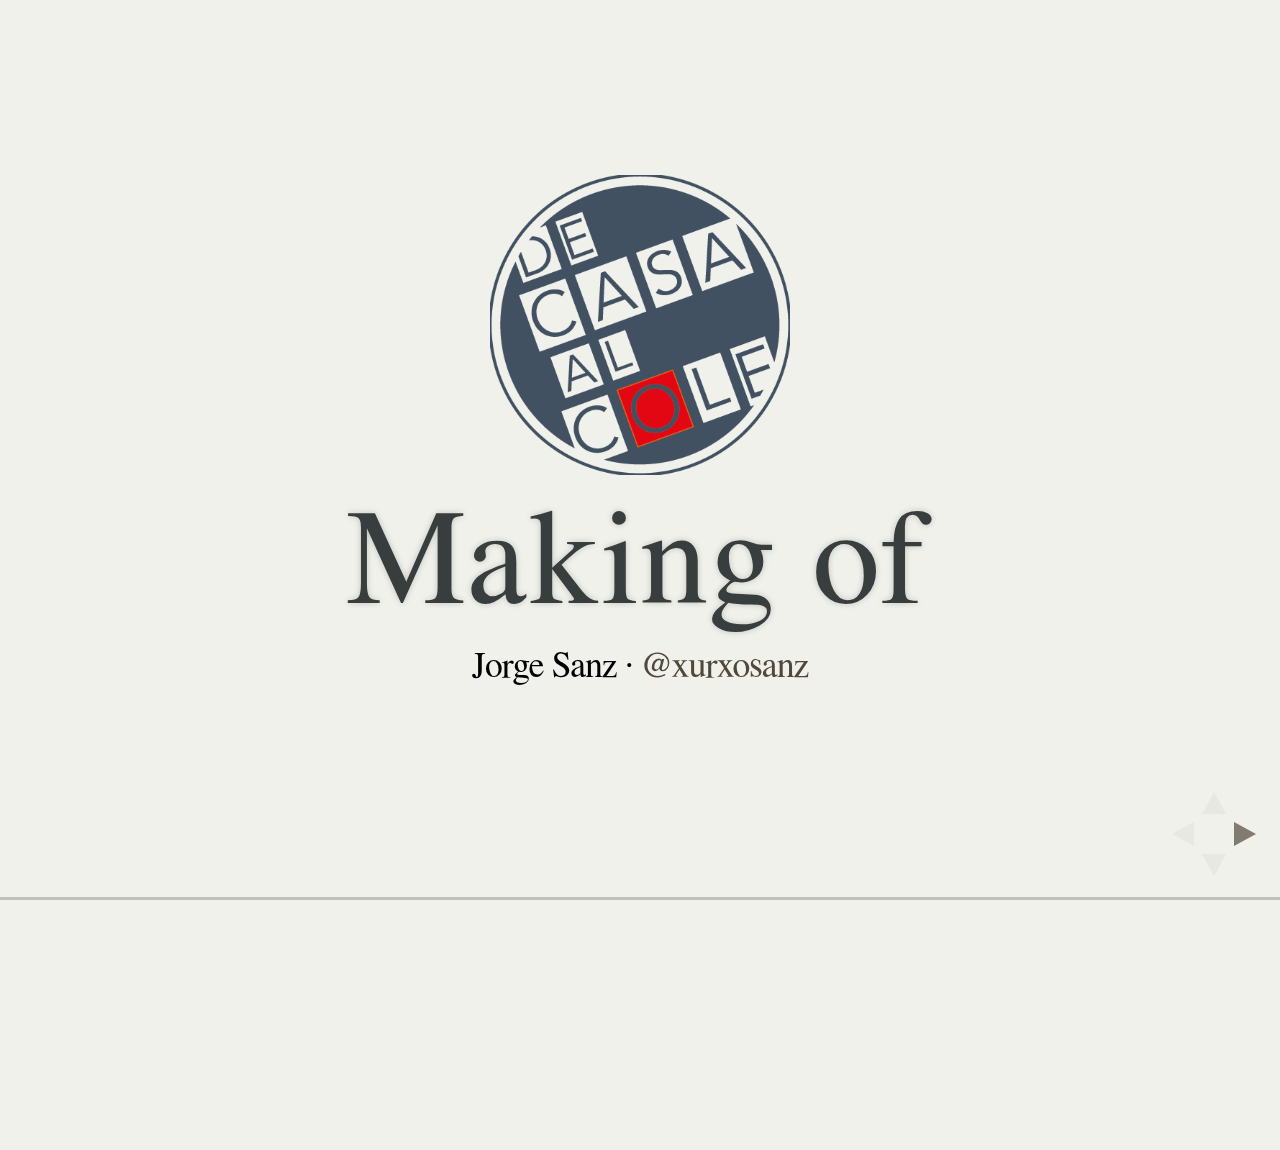
==== makingof/index.html @ 6ed4d243 "fixed stupid typo" ====
<!doctype html>
<html lang="en">

<head>
  <meta charset="utf-8">

  <title>De Casa al Cole</title>

  <meta name="description" content="Herramienta para ordenar coles">
  <meta name="author" content="Jorge Sanz">

  <meta name="apple-mobile-web-app-capable" content="yes" />
  <meta name="apple-mobile-web-app-status-bar-style" content="black-translucent" />
  <link rel="shortcut icon" type="image/png" href="../images/favicon.ico" />

  <meta name="viewport" content="width=device-width, initial-scale=1.0, maximum-scale=1.0, user-scalable=no">

  <link rel="stylesheet" href="../reveal/css/reveal.min.css">
  <link rel="stylesheet" href="../reveal/css/theme/serif.css" id="theme">
  <link rel="stylesheet" href="style.css">

  <!-- For syntax highlighting -->
  <link rel="stylesheet" href="../reveal/lib/css/zenburn.css">

  <!-- If the query includes 'print-pdf', include the PDF print sheet -->
  <script>
  if (window.location.search.match(/print-pdf/gi)) {
    var link = document.createElement('link');
    link.rel = 'stylesheet';
    link.type = 'text/css';
    link.href = '../reveal/css/print/pdf.css';
    document.getElementsByTagName('head')[0].appendChild(link);
  }
  </script>

  <!--[if lt IE 9]>
        <script src="lib/js/html5shiv.js"></script>
        <![endif]-->
</head>

<body>

  <div class="reveal">

    <!-- Any section element inside of this container is displayed as a slide -->
    <div class="slides">
      <section>
        <div>
            <img src="../images/logo100.png" style="height:300px;" class="noframe">
        </div>
        <div>
          <h1>Making of</h1>
        </div>
        <div>
            <p>
              Jorge Sanz · <a href="http://twitter.com/xurxosanz">@xurxosanz</a>
            </p>
        </div>
      </section>

      <!-- Primera parte Motivación -->
      <section>
        <section>
          <h1>I</h1>
          <h2>Motivación</h2>
        </section>
        <section>
          <h2>problema:</h2>
          <h3>¿qué colegios están
            <strong>cerca</strong> de mi casa?</h3>
        </section>
        <section>
          <h2>¿<strong>quién</strong> tiene este problema?</h2>
        </section>
        <section>
          <h2>Profesores y profesionales de la educación en concurso de traslado y padres</h2>
        </section>
        <section>
          <h2>¿cómo ordenarías los colegios en
            función del tiempo de viaje hasta tu casa?</h2>
        </section>
        <section>
          <h2>¿calcular uno a uno
              todos los trayectos?</h2>
        </section>
        <section>
            <div>
              <img src="../images/facepalm.jpg">
            </div>
        </section>
        <section>
            <div>
              <img src="../images/logo100.png" class="noframe" style="width:20%;">
            </div>
            <blockquote>
              <h2>
                <strong>acortamos</strong> el camino hacia la
                <strong>decisión</strong> inteligente</h2>
            </blockquote>
        </section>
        <section>
            <h2><strong>¿cómo?</strong><br/>
              sistema de
              <strong>ordenación</strong> de colegios en función del
              <strong>tiempo</strong> de viaje</h2>
        </section>
      </section>

      <!-- Segunda parte los datos -->
      <section>
        <section>
          <h1>II</h1>
          <h2>Los datos</h2>
        </section>
        <section>
          <h2>Colegios</h2>
        </section>
        <section>
          <h2>Códigos postales</h2>
        </section>
        <section>
          <h2>Preparación de datos de OSM</h2>
        </section>
        <section>
          <h2>Cálculo masivo de tiempos de viaje usando OSRM</h2>
        </section>
        <section>
          <h2>Carga en CartoDB</h2>
        </section>
      </section>

      <!-- Tercera parte: los servicios -->
      <section>
        <section>
          <h1>III</h1>
          <h2>Servicios: CartoDB</h2>
        </section>
        <section>
          <h2>Mapas dinámicos</h2>
        </section>
        <section>
          <h2>API de consulta</h2>
        </section>
      </section>


      <!-- Cuarta parte: las aplicaciones -->
      <section>
        <section>
          <h1>IV</h1>
          <h2>Desarrollo de los clientes</h2>
        </section>
        <section>
          <h2>Cliente web</h2>
        </section>
        <section>
          <h2>Cliente móvil</h2>
        </section>
      </section>

      <!-- Cierre -->
      <section>
        <div>
          <img src="../images/logo100.png" style="height:300px;" class="noframe">
        </div>
        <div>
          <h1>¿Preguntas?</h1>
        </div>
        <div>
            <p>
              Jorge Sanz · <a href="http://twitter.com/xurxosanz">@xurxosanz</a>
            </p>
        </div>
      </section>
    </div>
  </div>

  <script src="../reveal/lib/js/head.min.js"></script>
  <script src="../reveal/js/reveal.min.js"></script>

  <script>
  // Full list of configuration options available here:
  // https://github.com/hakimel/reveal.js#configuration
  Reveal.initialize({
    controls: true,
    progress: true,
    history: true,
    center: true,
    transition: 'fade', // default/cube/page/concave/zoom/linear/fade/none

    // Parallax scrolling
    // parallaxBackgroundImage: 'https://s3.amazonaws.com/hakim-static/reveal-js/reveal-parallax-1.jpg',
    // parallaxBackgroundSize: '2100px 900px',

    // Optional libraries used to extend on reveal.js
    dependencies: [{
      src: '../reveal/lib/js/classList.js',
      condition: function() {
        return !document.body.classList;
      }
    }, {
      src: '../reveal/plugin/markdown/marked.js',
      condition: function() {
        return !!document.querySelector('[data-markdown]');
      }
    }, {
      src: '../reveal/plugin/markdown/markdown.js',
      condition: function() {
        return !!document.querySelector('[data-markdown]');
      }
    }, {
      src: '../reveal/plugin/highlight/highlight.js',
      async: true,
      callback: function() {
        hljs.initHighlightingOnLoad();
      }
    }, {
      src: '../reveal/plugin/zoom-js/zoom.js',
      async: true,
      condition: function() {
        return !!document.body.classList;
      }
    }, {
      src: '../reveal/plugin/notes/notes.js',
      async: true,
      condition: function() {
        return !!document.body.classList;
      }
    }]
  });
  </script>

</body>

</html>
---- reveal/css/theme/serif.css ----
/**
 * A simple theme for reveal.js presentations, similar
 * to the default theme. The accent color is brown.
 *
 * This theme is Copyright (C) 2012-2013 Owen Versteeg, http://owenversteeg.com - it is MIT licensed.
 */
.reveal a:not(.image) {
  line-height: 1.3em; }

/*********************************************
 * GLOBAL STYLES
 *********************************************/
body {
  background: #f0f1eb;
  background-color: #f0f1eb; }

.reveal {
  font-family: "Palatino Linotype", "Book Antiqua", Palatino, FreeSerif, serif;
  font-size: 36px;
  font-weight: normal;
  letter-spacing: -0.02em;
  color: black; }

::selection {
  color: white;
  background: #26351c;
  text-shadow: none; }

/*********************************************
 * HEADERS
 *********************************************/
.reveal h1,
.reveal h2,
.reveal h3,
.reveal h4,
.reveal h5,
.reveal h6 {
  margin: 0 0 20px 0;
  color: #383d3d;
  font-family: "Palatino Linotype", "Book Antiqua", Palatino, FreeSerif, serif;
  line-height: 0.9em;
  letter-spacing: 0.02em;
  text-transform: none;
  text-shadow: none; }

.reveal h1 {
  text-shadow: 0px 0px 6px rgba(0, 0, 0, 0.2); }

/*********************************************
 * LINKS
 *********************************************/
.reveal a:not(.image) {
  color: #51483d;
  text-decoration: none;
  -webkit-transition: color .15s ease;
  -moz-transition: color .15s ease;
  -ms-transition: color .15s ease;
  -o-transition: color .15s ease;
  transition: color .15s ease; }

.reveal a:not(.image):hover {
  color: #8b7c69;
  text-shadow: none;
  border: none; }

.reveal .roll span:after {
  color: #fff;
  background: #25211c; }

/*********************************************
 * IMAGES
 *********************************************/
.reveal section img {
  margin: 15px 0px;
  background: rgba(255, 255, 255, 0.12);
  border: 4px solid black;
  box-shadow: 0 0 10px rgba(0, 0, 0, 0.15);
  -webkit-transition: all .2s linear;
  -moz-transition: all .2s linear;
  -ms-transition: all .2s linear;
  -o-transition: all .2s linear;
  transition: all .2s linear; }

.reveal a:hover img {
  background: rgba(255, 255, 255, 0.2);
  border-color: #51483d;
  box-shadow: 0 0 20px rgba(0, 0, 0, 0.55); }

/*********************************************
 * NAVIGATION CONTROLS
 *********************************************/
.reveal .controls div.navigate-left,
.reveal .controls div.navigate-left.enabled {
  border-right-color: #51483d; }

.reveal .controls div.navigate-right,
.reveal .controls div.navigate-right.enabled {
  border-left-color: #51483d; }

.reveal .controls div.navigate-up,
.reveal .controls div.navigate-up.enabled {
  border-bottom-color: #51483d; }

.reveal .controls div.navigate-down,
.reveal .controls div.navigate-down.enabled {
  border-top-color: #51483d; }

.reveal .controls div.navigate-left.enabled:hover {
  border-right-color: #8b7c69; }

.reveal .controls div.navigate-right.enabled:hover {
  border-left-color: #8b7c69; }

.reveal .controls div.navigate-up.enabled:hover {
  border-bottom-color: #8b7c69; }

.reveal .controls div.navigate-down.enabled:hover {
  border-top-color: #8b7c69; }

/*********************************************
 * PROGRESS BAR
 *********************************************/
.reveal .progress {
  background: rgba(0, 0, 0, 0.2); }

.reveal .progress span {
  background: #51483d;
  -webkit-transition: width 800ms cubic-bezier(0.26, 0.86, 0.44, 0.985);
  -moz-transition: width 800ms cubic-bezier(0.26, 0.86, 0.44, 0.985);
  -ms-transition: width 800ms cubic-bezier(0.26, 0.86, 0.44, 0.985);
  -o-transition: width 800ms cubic-bezier(0.26, 0.86, 0.44, 0.985);
  transition: width 800ms cubic-bezier(0.26, 0.86, 0.44, 0.985); }

/*********************************************
 * SLIDE NUMBER
 *********************************************/
.reveal .slide-number {
  color: #51483d; }
---- makingof/style.css ----
.slides section img.noframe {
	border: 0px solid black;
	background: none;
	box-shadow: none;
}
---- reveal/lib/css/zenburn.css ----
/*

Zenburn style from voldmar.ru (c) Vladimir Epifanov <voldmar@voldmar.ru>
based on dark.css by Ivan Sagalaev

*/

pre code {
  display: block; padding: 0.5em;
  background: #3F3F3F;
  color: #DCDCDC;
}

pre .keyword,
pre .tag,
pre .css .class,
pre .css .id,
pre .lisp .title,
pre .nginx .title,
pre .request,
pre .status,
pre .clojure .attribute {
  color: #E3CEAB;
}

pre .django .template_tag,
pre .django .variable,
pre .django .filter .argument {
  color: #DCDCDC;
}

pre .number,
pre .date {
  color: #8CD0D3;
}

pre .dos .envvar,
pre .dos .stream,
pre .variable,
pre .apache .sqbracket {
  color: #EFDCBC;
}

pre .dos .flow,
pre .diff .change,
pre .python .exception,
pre .python .built_in,
pre .literal,
pre .tex .special {
  color: #EFEFAF;
}

pre .diff .chunk,
pre .subst {
  color: #8F8F8F;
}

pre .dos .keyword,
pre .python .decorator,
pre .title,
pre .haskell .type,
pre .diff .header,
pre .ruby .class .parent,
pre .apache .tag,
pre .nginx .built_in,
pre .tex .command,
pre .prompt {
    color: #efef8f;
}

pre .dos .winutils,
pre .ruby .symbol,
pre .ruby .symbol .string,
pre .ruby .string {
  color: #DCA3A3;
}

pre .diff .deletion,
pre .string,
pre .tag .value,
pre .preprocessor,
pre .built_in,
pre .sql .aggregate,
pre .javadoc,
pre .smalltalk .class,
pre .smalltalk .localvars,
pre .smalltalk .array,
pre .css .rules .value,
pre .attr_selector,
pre .pseudo,
pre .apache .cbracket,
pre .tex .formula {
  color: #CC9393;
}

pre .shebang,
pre .diff .addition,
pre .comment,
pre .java .annotation,
pre .template_comment,
pre .pi,
pre .doctype {
  color: #7F9F7F;
}

pre .coffeescript .javascript,
pre .javascript .xml,
pre .tex .formula,
pre .xml .javascript,
pre .xml .vbscript,
pre .xml .css,
pre .xml .cdata {
  opacity: 0.5;
}
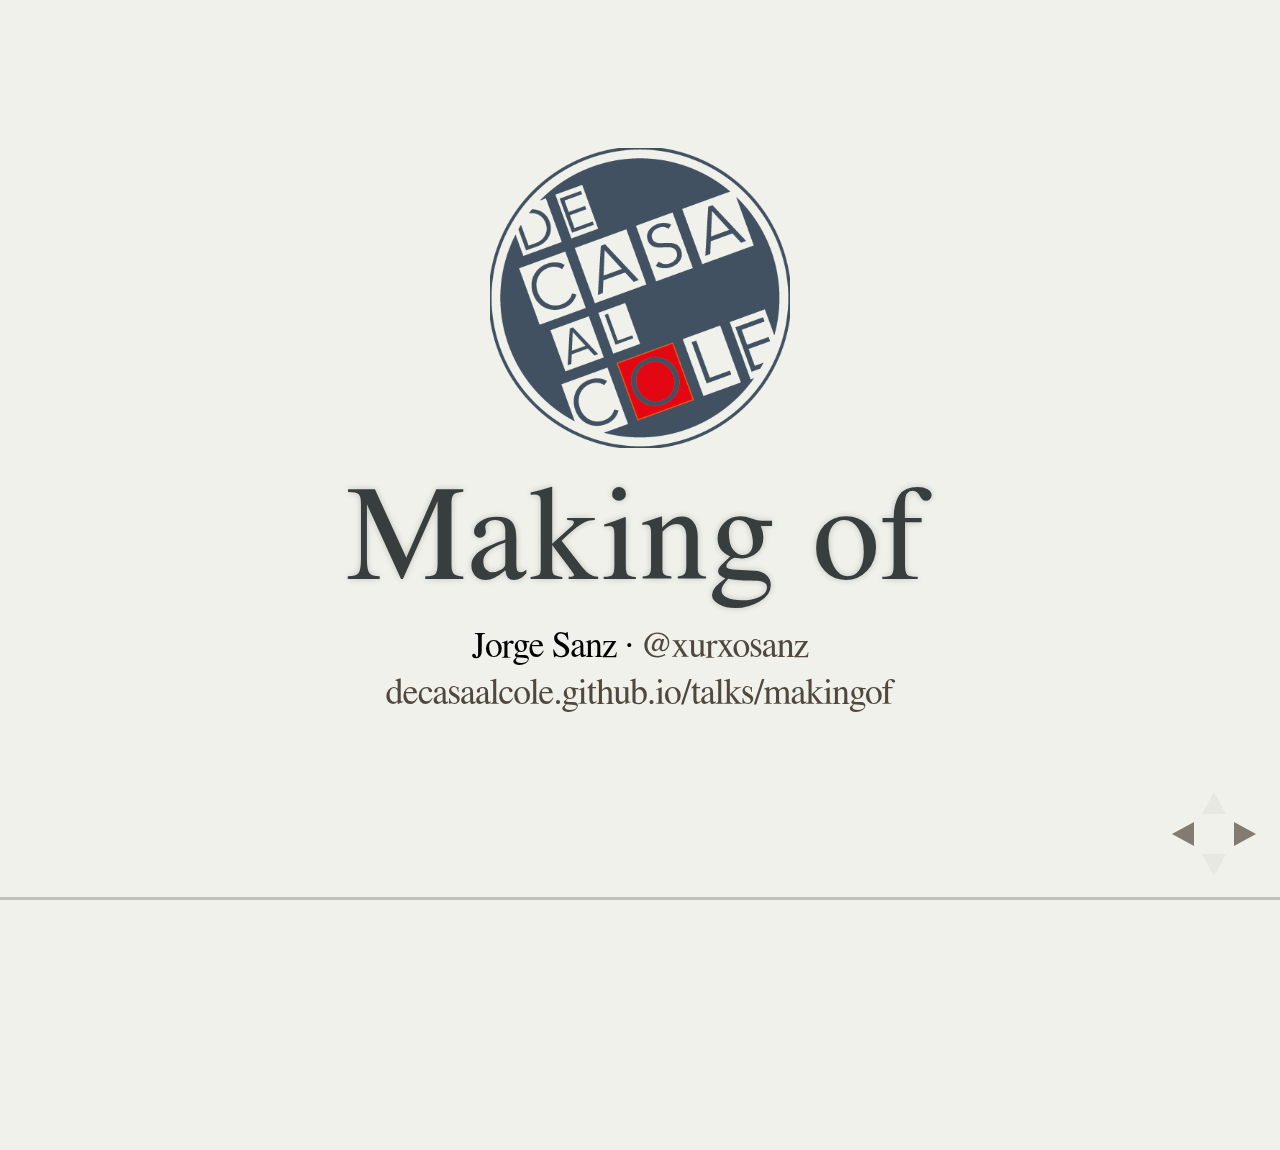
==== commit efb63bbb: "parte de datos cubierta" ====
--- a/makingof/index.html
+++ b/makingof/index.html
@@ -18,6 +18,7 @@
   <link rel="stylesheet" href="../reveal/css/reveal.min.css">
   <link rel="stylesheet" href="../reveal/css/theme/serif.css" id="theme">
   <link rel="stylesheet" href="style.css">
+  <link href="//maxcdn.bootstrapcdn.com/font-awesome/4.2.0/css/font-awesome.min.css" rel="stylesheet">
 
   <!-- For syntax highlighting -->
   <link rel="stylesheet" href="../reveal/lib/css/zenburn.css">
@@ -53,7 +54,8 @@
         </div>
         <div>
             <p>
-              Jorge Sanz · <a href="http://twitter.com/xurxosanz">@xurxosanz</a>
+              Jorge Sanz · <a href="http://twitter.com/xurxosanz">@xurxosanz</a><br>
+              <a href="http://decasaalcole.github.io/talks/makingof">decasaalcole.github.io/talks/makingof</a>
             </p>
         </div>
       </section>
@@ -61,11 +63,11 @@
       <!-- Primera parte Motivación -->
       <section>
         <section>
-          <h1>I</h1>
+          <h1><i class="fa fa-plug fa-lg"></i></h1>
           <h2>Motivación</h2>
         </section>
         <section>
-          <h2>problema:</h2>
+          <h2><strong>problema</strong>:</h2>
           <h3>¿qué colegios están
             <strong>cerca</strong> de mi casa?</h3>
         </section>
@@ -73,14 +75,16 @@
           <h2>¿<strong>quién</strong> tiene este problema?</h2>
         </section>
         <section>
-          <h2>Profesores y profesionales de la educación en concurso de traslado y padres</h2>
-        </section>
+          <h2><strong>Profesionales</strong> de la educación en
+            concurso de traslado y <strong>padres</strong></h2>
+        </section>
+
         <section>
           <h2>¿cómo ordenarías los colegios en
-            función del tiempo de viaje hasta tu casa?</h2>
-        </section>
-        <section>
-          <h2>¿calcular uno a uno
+            función del <strong>tiempo de viaje</strong> hasta tu casa?</h2>
+        </section>
+        <section>
+          <h2>¿calcular <strong>uno a uno</strong>
               todos los trayectos?</h2>
         </section>
         <section>
@@ -93,52 +97,136 @@
               <img src="../images/logo100.png" class="noframe" style="width:20%;">
             </div>
             <blockquote>
-              <h2>
-                <strong>acortamos</strong> el camino hacia la
-                <strong>decisión</strong> inteligente</h2>
+              <h2>&laquo;<strong>acortamos</strong> el camino hacia la
+                <strong>decisión</strong> inteligente&raquo;</h2>
             </blockquote>
         </section>
         <section>
             <h2><strong>¿cómo?</strong><br/>
               sistema de
-              <strong>ordenación</strong> de colegios en función del
-              <strong>tiempo</strong> de viaje</h2>
+              <em>ordenación</em> de colegios en función del
+              <em>tiempo</em> de viaje</h2>
         </section>
       </section>
 
       <!-- Segunda parte los datos -->
       <section>
         <section>
-          <h1>II</h1>
+          <h1><i class="fa fa-database fa-lg"></i></h1>
           <h2>Los datos</h2>
         </section>
         <section>
           <h2>Colegios</h2>
+          <ul>
+            <li>Publicados por la
+              <a href="http://www.cece.gva.es/ocd/areacd/es/descargas.htm">GVA</a></li>
+            <li>&#8776;<strong>3500</strong> registros</li>
+            <li>Primero en <tt>mdb</tt>, ahora en <tt><strong>ods</strong></tt>
+                y <tt>pdf</tt> </li>
+            <li>Nombre, datos de contacto, dirección postal,<br/>
+                <strong>coordenadas geográficas</strong>, régimen</li>
+            <li>ODS
+              <i class="fa fa-long-arrow-right"></i> CSV
+              <i class="fa fa-long-arrow-right"></i> <strong>SHP</strong>
+              <i class="fa fa-long-arrow-right"></i> <i class="fa fa-database fa-lg"></i></li>
+          </ul>
+        </section>
+        <section>
+          <h2>Colegios</h2>
+          <ul>
+            <li>A nivel nacional el
+              <a href="https://www.educacion.gob.es/centros/home.do">MinEd</a>
+              publica en HTML <i class="fa fa-frown-o fa-lg"></i></li>
+            <li class="fragment fade-in">Estamos trabajando en ello...</li>
+            <li class="fragment fade-in">Pero ese tema para otro día</li>
+          </ul>
         </section>
         <section>
           <h2>Códigos postales</h2>
+          <ul>
+            <li></li>
+            <li>Punteado <strong>a mano</strong> el centro urbano<br/>
+              de cada código postal</li>
+            <li><strong>SHP</strong>
+              <i class="fa fa-long-arrow-right"></i> <i class="fa fa-database fa-lg"></i></li>
+          </ul>
         </section>
         <section>
           <h2>Preparación de datos de OSM</h2>
-        </section>
-        <section>
-          <h2>Cálculo masivo de tiempos de viaje usando OSRM</h2>
-        </section>
-        <section>
-          <h2>Carga en CartoDB</h2>
+          <ul>
+            <li>¡OpenStreetMap es una <strong>base de datos</strong>!</li>
+            <li>Descarga del <strong>PBF</strong> de España
+              de <a href="http://download.geofabrik.de/europe/spain.html">Geofabrik</a> </li>
+            <li>Con <a href="https://wiki.openstreetmap.org/wiki/Osmosis">Osmosis</a>
+              <ul>
+                <li>Extración por coordenadas con <tt>--bounding-box</tt> (<a href="https://wiki.openstreetmap.org/wiki/Osmosis#Extracting_bounding_boxes">doc</a>)</li>
+                <li>Exracción de las vías con <tt>--tag-filter</tt> (<a href="https://wiki.openstreetmap.org/wiki/Osmosis/Detailed_Usage#--tag-filter_.28--tf.29">doc</a> ) </li>
+              </ul>
+            </li>
+          </ul>
+        </section>
+        <section>
+          <div><img src="../images/osrm.png"
+            style="width:50%;" alt="OSRM" class="noframe"></div>
+          <h2>Cálculo masivo <br/> de tiempos de viaje</h2>
+        </section>
+        <section>
+          <h2>¿Qué es OSRM?</h2>
+          <ul>
+            <li>Dos proyectos: <strong>servidor</strong> y cliente</li>
+            <li>Servidor de cálculos de rutas altamente <strong>eficiente</strong></li>
+            <li>Enfocado a usar datos de <strong>OpenStreetMap</strong></li>
+          </ul>
+        </section>
+        <section>
+          <h2>Poner en marcha OSRM</h2>
+          <ol>
+            <li>Descargar el código fuente de OSRM </li>
+            <li>Compilar el <em>software</em></li>
+            <li>Preparar la cartografía para un perfil (en coche)</li>
+            <li>Arrancar el servidor y comprobar que funciona</li>
+          </ol>
+        </section>
+        <section>
+          <h2>Cálculo de tiempos de viaje</h2>
+          <ul>
+            <li>
+              <a href="https://github.com/decasaalcole/decasaalcole-web/blob/master/process/process_cp.py">
+                Script
+              </a> en Python</li>
+            <li>Carga un SHP de códigos postales</li>
+            <li>Ordena por código</li>
+            <li>Abre un CSV nuevo</li>
+            <li>Recorre la lista de códigos postales pidiendo<br/>
+              a OSRM el tiempo y distancia de
+              <strong>ida y vuelta</strong></li>
+            <li>Se generan <em>n*n-1</em> registros &#8776;
+            <strong>600.000</strong> </li>
+            <li class="fragment fade-in">CSV
+              <i class="fa fa-long-arrow-right"></i>
+              <strong>SHP</strong>
+              <i class="fa fa-long-arrow-right"></i>
+              <i class="fa fa-database fa-lg"></i>  &#128561;
+              <ul>
+                <li>No podemos subir tablas sin geometrías</li>
+                <li>En CSV <strong>todo</strong> son cadenas de texto</li>
+              </ul>
+            </li>
+          </ul>
         </section>
       </section>
 
       <!-- Tercera parte: los servicios -->
       <section>
         <section>
-          <h1>III</h1>
-          <h2>Servicios: CartoDB</h2>
-        </section>
-        <section>
+          <img src="../images/cartodb.png" alt="CartoDB" class="noframe">
+        </section>
+        <section>
+          <h1><i class="fa fa-map-marker"></i></h1>
           <h2>Mapas dinámicos</h2>
         </section>
         <section>
+          <h1><i class="fa fa-cogs"></i></h1>
           <h2>API de consulta</h2>
         </section>
       </section>
@@ -147,13 +235,15 @@
       <!-- Cuarta parte: las aplicaciones -->
       <section>
         <section>
-          <h1>IV</h1>
+          <h1><i class="fa fa-globe"></i></h1>
           <h2>Desarrollo de los clientes</h2>
         </section>
         <section>
+          <h1><i class="fa fa-desktop"></i></h1>
           <h2>Cliente web</h2>
         </section>
         <section>
+          <h1><i class="fa fa-mobile"></i></h1>
           <h2>Cliente móvil</h2>
         </section>
       </section>
@@ -168,7 +258,8 @@
         </div>
         <div>
             <p>
-              Jorge Sanz · <a href="http://twitter.com/xurxosanz">@xurxosanz</a>
+              Jorge Sanz · <a href="http://twitter.com/xurxosanz">@xurxosanz</a><br>
+              <a href="http://decasaalcole.github.io/talks/makingof">decasaalcole.github.io/talks/makingof</a>
             </p>
         </div>
       </section>
@@ -182,15 +273,56 @@
   // Full list of configuration options available here:
   // https://github.com/hakimel/reveal.js#configuration
   Reveal.initialize({
+    // Display controls in the bottom right corner
     controls: true,
+    // Display a presentation progress bar
     progress: true,
+    // Display the page number of the current slide
+    slideNumber: false,
+    // Push each slide change to the browser history
     history: true,
+    // Enable keyboard shortcuts for navigation
+    keyboard: true,
+    // Enable the slide overview mode
+    overview: true,
+    // Vertical centering of slides
     center: true,
+    // Enables touch navigation on devices with touch input
+    touch: true,
+    // Loop the presentation
+    loop: true,
+    // Change the presentation direction to be RTL
+    rtl: false,
+    // Turns fragments on and off globally
+    fragments: true,
+    // Flags if the presentation is running in an embedded mode,
+    // i.e. contained within a limited portion of the screen
+    embedded: false,
+    // Number of milliseconds between automatically proceeding to the
+    // next slide, disabled when set to 0, this value can be overwritten
+    // by using a data-autoslide attribute on your slides
+    autoSlide: 0,
+    // Stop auto-sliding after user input
+    autoSlideStoppable: true,
+    // Enable slide navigation via mouse wheel
+    mouseWheel: false,
+    // Hides the address bar on mobile devices
+    hideAddressBar: true,
+    // Opens links in an iframe preview overlay
+    previewLinks: false,
+    // Transition style
     transition: 'fade', // default/cube/page/concave/zoom/linear/fade/none
-
-    // Parallax scrolling
-    // parallaxBackgroundImage: 'https://s3.amazonaws.com/hakim-static/reveal-js/reveal-parallax-1.jpg',
-    // parallaxBackgroundSize: '2100px 900px',
+    // Transition speed
+    transitionSpeed: 'fast', // default/fast/slow
+    // Transition style for full page slide backgrounds
+    backgroundTransition: 'fade', // default/none/slide/concave/convex/zoom
+    // Number of slides away from the current that are visible
+    viewDistance: 3,
+    // Parallax background image
+    parallaxBackgroundImage: '', // e.g. "'https://s3.amazonaws.com/hakim-static/reveal-js/reveal-parallax-1.jpg'"
+    // Parallax background size
+    parallaxBackgroundSize: '', // CSS syntax, e.g. "2100px 900px"
+
 
     // Optional libraries used to extend on reveal.js
     dependencies: [{
--- a/makingof/style.css
+++ b/makingof/style.css
@@ -1,5 +1,25 @@
-.slides section img.noframe {
+.reveal img.noframe {
 	border: 0px solid black;
 	background: none;
 	box-shadow: none;
+}
+
+.reveal strong{
+	color: #a40000;
+}
+
+.reveal h1, .reveal h2, .reveal h3, .reveal h4, .reveal h5, .reveal h6{
+	line-height: 0.95em;
+}
+.reveal tt{
+	font-family: DejaVu Sans Mono, Courier, monospace;
+	font-size: smaller;
+}
+.reveal .fa {
+  font-family: 'FontAwesome';
+  font-style: normal;
+}
+
+.cartodbmini{
+	background: url('../images/cartodb-mini.png') no-repeat center center;
 }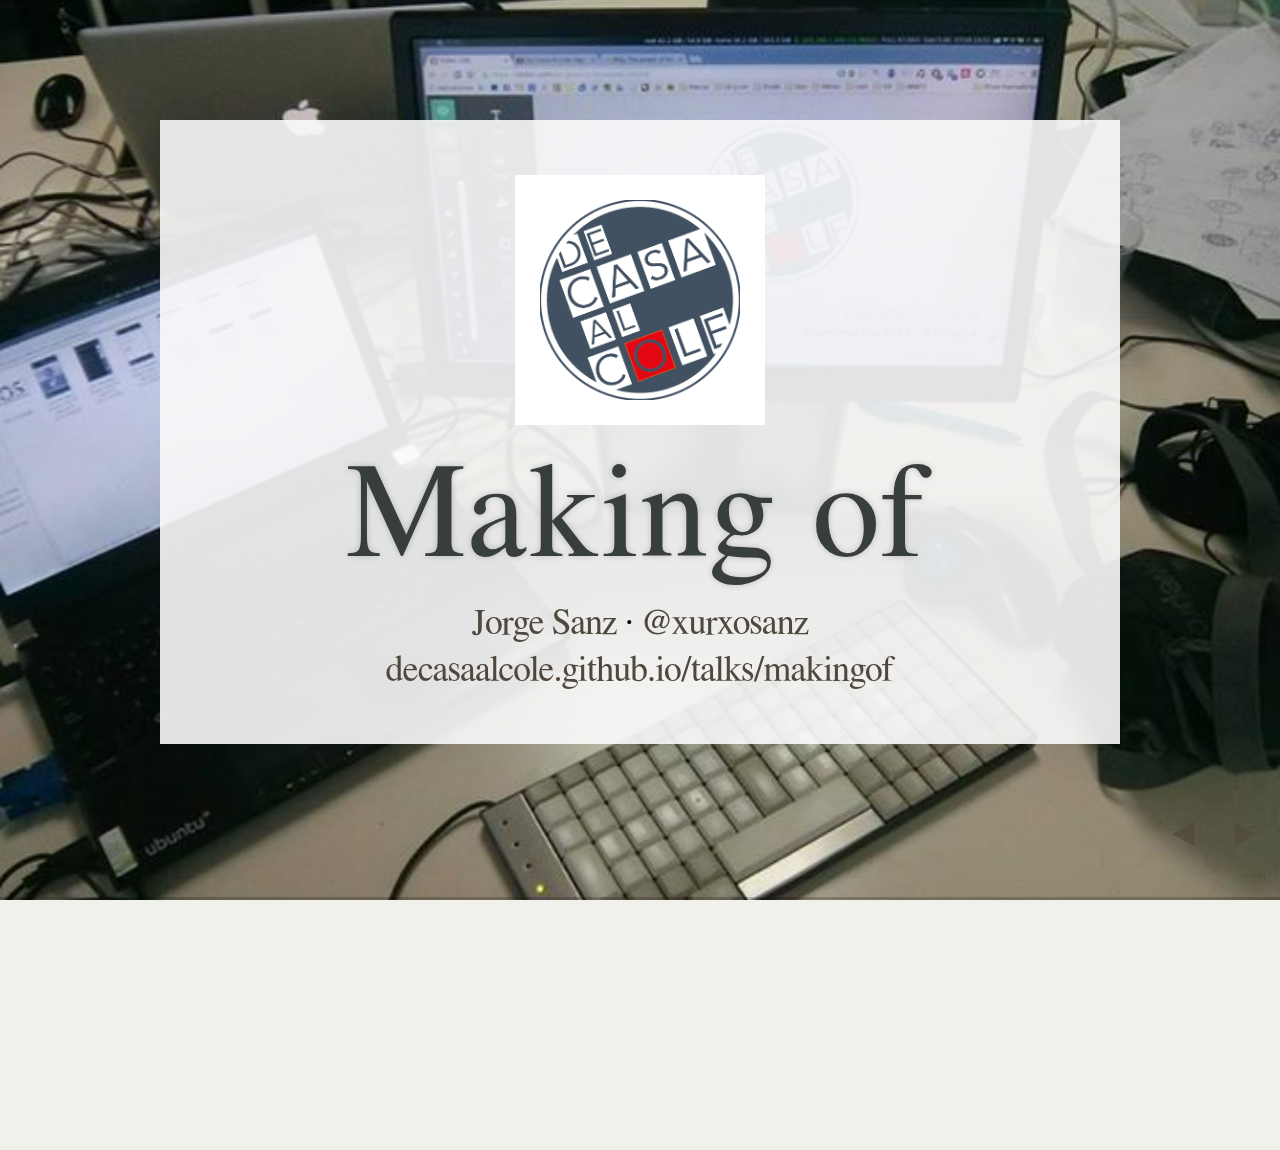
==== commit 7f65cf01: "last big batch of work" ====
--- a/makingof/index.html
+++ b/makingof/index.html
@@ -17,8 +17,8 @@
 
   <link rel="stylesheet" href="../reveal/css/reveal.min.css">
   <link rel="stylesheet" href="../reveal/css/theme/serif.css" id="theme">
+  <link rel="stylesheet" href="../font-awesome/css/font-awesome.min.css">
   <link rel="stylesheet" href="style.css">
-  <link href="//maxcdn.bootstrapcdn.com/font-awesome/4.2.0/css/font-awesome.min.css" rel="stylesheet">
 
   <!-- For syntax highlighting -->
   <link rel="stylesheet" href="../reveal/lib/css/zenburn.css">
@@ -45,47 +45,57 @@
 
     <!-- Any section element inside of this container is displayed as a slide -->
     <div class="slides">
-      <section>
-        <div>
-            <img src="../images/logo100.png" style="height:300px;" class="noframe">
-        </div>
-        <div>
-          <h1>Making of</h1>
-        </div>
-        <div>
-            <p>
-              Jorge Sanz · <a href="http://twitter.com/xurxosanz">@xurxosanz</a><br>
-              <a href="http://decasaalcole.github.io/talks/makingof">decasaalcole.github.io/talks/makingof</a>
-            </p>
+      <section class="frontpage" data-background="../images/making-of.jpg">
+        <div class="frame">
+          <div>
+              <img style="background-color:white;padding:25px;height:200px;"
+              src="../images/logo100.png" class="noframe">
+          </div>
+          <div>
+            <h1>Making of</h1>
+          </div>
+          <div>
+              <p>
+                <a href="http://jorgesanz.net">Jorge Sanz</a> · <a href="http://twitter.com/xurxosanz">@xurxosanz</a><br>
+                <a href="http://decasaalcole.github.io/talks/makingof">decasaalcole.github.io/talks/makingof</a>
+              </p>
+          </div>
         </div>
       </section>
 
       <!-- Primera parte Motivación -->
       <section>
-        <section>
+        <section data-background="#B8CCE1">
           <h1><i class="fa fa-plug fa-lg"></i></h1>
           <h2>Motivación</h2>
         </section>
         <section>
-          <h2><strong>problema</strong>:</h2>
-          <h3>¿qué colegios están
+          <h2><strong>Problema</strong></h2>
+        </section>
+        <section><img src="../images/donkey.jpg" class="noframe" alt="Donkey"></section>
+        <section>
+          <h2><strong>Pregunta</strong></h2>
+          <h3 class="fragment fade-in">¿qué colegios están
             <strong>cerca</strong> de mi casa?</h3>
         </section>
         <section>
-          <h2>¿<strong>quién</strong> tiene este problema?</h2>
+          <h2>¿<strong>Quién</strong> se plantea esta pregunta?</h2>
         </section>
         <section>
           <h2><strong>Profesionales</strong> de la educación en
-            concurso de traslado y <strong>padres</strong></h2>
-        </section>
-
-        <section>
-          <h2>¿cómo ordenarías los colegios en
+            concurso de traslado y <strong>padres</strong>
+            que se mudan, primer año de escuela, etc</h2>
+        </section>
+
+        <section>
+          <h2>¿Cómo ordenarías <strong>todos</strong> los colegios de la CV (&#8776;3.500) en
             función del <strong>tiempo de viaje</strong> hasta tu casa?</h2>
         </section>
         <section>
-          <h2>¿calcular <strong>uno a uno</strong>
-              todos los trayectos?</h2>
+          <h2>¿Calcular <span  class="fragment highlight-red"
+            data-fragment-index="1">uno a uno</span><br/>
+            <span class="fragment highlight-red"
+            data-fragment-index="1">todos</span> los trayectos?</h2>
         </section>
         <section>
             <div>
@@ -97,23 +107,56 @@
               <img src="../images/logo100.png" class="noframe" style="width:20%;">
             </div>
             <blockquote>
-              <h2>&laquo;<strong>acortamos</strong> el camino hacia la
+              <h2>&laquo;<strong>Acortamos</strong> el camino hacia la
                 <strong>decisión</strong> inteligente&raquo;</h2>
             </blockquote>
         </section>
         <section>
-            <h2><strong>¿cómo?</strong><br/>
-              sistema de
-              <em>ordenación</em> de colegios en función del
-              <em>tiempo</em> de viaje</h2>
+          <h2><strong>¿Quiénes?</strong></h2>
+          <div>
+            <img src="../images/equipo-300.jpg" style="height:300px;" class="noframe">
+          </div>
+          <p>Vicente Sanjaime, Jorge Sanz, Pedro-Juan Ferrer,<br/> Daniel Gastón, Alicia Rodrigo y Rafael Oliete </p>
+        </section>
+        <section>
+          <h2><strong>¿Cuándo?</strong></h2>
+          <p><img src="../images/summerhackvlc.jpg" alt="SummerHackVLC" style="height:400px;"></p>
+          <p><a href="http://www.meetup.com/Hackathon-Lovers/events/196595462/">1er SummerHack VLC</a> · 6/9/14</p>
+        </section>
+        <section>
+          <h2><strong>¿Cómo?</strong><br/>
+                desarrollando un sistema de
+                <em>ordenación</em> de colegios en función del
+                <em>tiempo</em> de viaje</h2>
+        </section>
+        <section style="font-size:3em;color:rgb(51,61,61);">
+          <span class="fragment fade-in" data-fragment-index="1">
+            <span class="fragment highlight-red" data-fragment-index="1">
+              <i class="fa fa-database fa-lg"></i><br/>
+            </span>
+          </span>
+          <span class="fragment fade-in" data-fragment-index="2">
+            <span class="fragment highlight-red" data-fragment-index="2">
+              <i class="fa fa-cloud"></i> =
+              <i class="fa fa-map-marker"></i> +
+              <i class="fa fa-cogs"></i> <br/>
+            </span>
+          </span>
+          <span class="fragment fade-in" data-fragment-index="3">
+            <span class="fragment highlight-red" data-fragment-index="3">
+            <i class="fa fa-globe"></i> =
+            <i class="fa fa-desktop"></i> +
+            <i class="fa fa-mobile"></i>
+          </span>
         </section>
       </section>
 
       <!-- Segunda parte los datos -->
       <section>
-        <section>
+        <section data-background="#B8CCE1">
           <h1><i class="fa fa-database fa-lg"></i></h1>
           <h2>Los datos</h2>
+          <h3>Colegios + Códigos Postales<br/> + Tiempos de viaje</h3>
         </section>
         <section>
           <h2>Colegios</h2>
@@ -134,17 +177,19 @@
         <section>
           <h2>Colegios</h2>
           <ul>
-            <li>A nivel nacional el
-              <a href="https://www.educacion.gob.es/centros/home.do">MinEd</a>
-              publica en HTML <i class="fa fa-frown-o fa-lg"></i></li>
-            <li class="fragment fade-in">Estamos trabajando en ello...</li>
-            <li class="fragment fade-in">Pero ese tema para otro día</li>
-          </ul>
+            <li>En el ámbito nacional el
+              <a href="https://www.educacion.gob.es/centros/home.do">Ministerio de Educación</a>
+              <br/>publica en HTML <i class="fa fa-frown-o fa-lg"></i></li>
+            <li class="fragment fade-in" data-fragment-index="1">Estamos trabajando en ello&#133;</li>
+            <li class="fragment fade-in" data-fragment-index="2">Pero ese tema para otro día
+            <span class="fragment fade-in" data-fragment-index="3">&#128520;</span></li>
+          </ul>
+          <p class="fragment fade-in" data-fragment-index="3">
+            <img src="../images/coles-spain.png" alt="Coles Spain"></p>
         </section>
         <section>
           <h2>Códigos postales</h2>
           <ul>
-            <li></li>
             <li>Punteado <strong>a mano</strong> el centro urbano<br/>
               de cada código postal</li>
             <li><strong>SHP</strong>
@@ -157,10 +202,12 @@
             <li>¡OpenStreetMap es una <strong>base de datos</strong>!</li>
             <li>Descarga del <strong>PBF</strong> de España
               de <a href="http://download.geofabrik.de/europe/spain.html">Geofabrik</a> </li>
-            <li>Con <a href="https://wiki.openstreetmap.org/wiki/Osmosis">Osmosis</a>
+            <li>Con <a href="https://wiki.openstreetmap.org/wiki/Osmosis">Osmosis</a> se recorta y aligera
               <ul>
-                <li>Extración por coordenadas con <tt>--bounding-box</tt> (<a href="https://wiki.openstreetmap.org/wiki/Osmosis#Extracting_bounding_boxes">doc</a>)</li>
-                <li>Exracción de las vías con <tt>--tag-filter</tt> (<a href="https://wiki.openstreetmap.org/wiki/Osmosis/Detailed_Usage#--tag-filter_.28--tf.29">doc</a> ) </li>
+                <li>Extración por coordenadas<br/>
+                  con <tt>--bounding-box</tt> (<a href="https://wiki.openstreetmap.org/wiki/Osmosis#Extracting_bounding_boxes">doc</a>)</li>
+                <li>Exracción de las vías<br/>
+                  con <tt>--tag-filter</tt> (<a href="https://wiki.openstreetmap.org/wiki/Osmosis/Detailed_Usage#--tag-filter_.28--tf.29">doc</a> ) </li>
               </ul>
             </li>
           </ul>
@@ -171,7 +218,9 @@
           <h2>Cálculo masivo <br/> de tiempos de viaje</h2>
         </section>
         <section>
-          <h2>¿Qué es OSRM?</h2>
+          <h2>¿Qué es <a href="https://github.com/Project-OSRM/osrm-backend/wiki">
+            OSRM</a>?
+          </h2>
           <ul>
             <li>Dos proyectos: <strong>servidor</strong> y cliente</li>
             <li>Servidor de cálculos de rutas altamente <strong>eficiente</strong></li>
@@ -214,53 +263,287 @@
             </li>
           </ul>
         </section>
+        <section>
+          <img src="../images/dcac-times.png" alt="Tiempos" class="noframe">
+        </section>
+        <section>
+          <h2>¿Por qué esta estructura?</h2>
+          <ul>
+            <li>Es más <strong>compacta</strong>, ahorra filas</li>
+            <li>Pero <strong>complica</strong> las consultas</li>
+            <li class="fragment fade-in">Peeeeeero cabe en una<br/> cuenta
+              <strong>gratuita</strong> de CartoDB &#128519;</li>
+          </ul>
+        </section>
       </section>
 
       <!-- Tercera parte: los servicios -->
       <section>
-        <section>
-          <img src="../images/cartodb.png" alt="CartoDB" class="noframe">
+        <section data-background="#B8CCE1">
+          <h1><i class="fa fa-cloud"></i></h1>
+          <h2>Los servicios</h2>
+        </section>
+        <section>
+          <img class="noframe" src="../images/cartodb.png" alt="CartoDB" class="noframe">
+        </section>
+        <section>
+          <div>
+            <img class="noframe" src="../images/dcac-datasets.png" alt="Datasets de DCAC">
+          </div>
+          <p><a href="https://decasaalcole.cartodb.com/datasets">Datasets en CartoDB</a></p>
+        </section>
+        <section>
+          <div>
+            <img class="noframe" src="../images/dcac-coles-table.png" alt="Tabla de coles">
+          </div>
+          <p>Tabla de colegios</p>
+        </section>
+        <section>
+          <div>
+            <img class="noframe" src="../images/dcac-coles-map.png" alt="Mapa de coles">
+          </div>
+          <p>Mapa de colegios</p>
+        </section>
+        <section>
+          <blockquote style="font-size:2em;line-height:1em;">
+            <strong>Objetivo</strong>:<br/>
+            Dado un código postal, <strong>cruzar</strong> la tabla de colegios
+            con la de tiempos para <strong>asignar</strong> a cada uno el
+            tiempo de viaje
+          </blockquote>
+        </section>
+        <section data-background="../images/hacker.jpg">
+            <pre style="font-size:.8em;line-height:1em;padding:20px;background-color:rgba(255,255,255,0.9);">
+Dado
+  "ftimes" como los tiempos y distancias
+  de 46960 a todos los demás
+
+Y
+  "ttimes" como los tiempos y distancias
+  de todos a 46960
+
+Montamos "totaltimes" como
+  ttimes + ftimes + (46960 al
+  que les damos tiempo y distancia = 0)
+
+Y así ya podemos:
+  Cruzar coles con totaltimes
+  por el campo cp
+
+Y ordenamos el resultado por
+  tiempos y distancias
+            </pre>
+        </section>
+        <section data-background="../images/hacker.jpg">
+          <img
+            src="../images/dcac-sqlcoles.png"
+            alt="SQL que ordena los coles" style="width:70%;">
         </section>
         <section>
           <h1><i class="fa fa-map-marker"></i></h1>
           <h2>Mapas dinámicos</h2>
         </section>
         <section>
+          <div>
+            <img src="../images/dcac-cartocss.png"
+              alt="CartoCSS de DCAC" class="noframe">
+          </div>
+          <p>CartoCSS para generar mapa temático por distancias
+            (<a href="http://cdb.io/1qpqIih">demo</a>)</p>
+        </section>
+        <section>
+          <h2>CartoDB como <br/>servicio de mapas</h2>
+          <ul>
+            <li class="fragment fade-in">Podemos generar
+              <strong>visualizaciones</strong> estáticas</li>
+            <li class="fragment fade-in">Pero también las
+              podemos generar <strong>&laquo;al vuelo&raquo;</strong></li>
+            <li class="fragment fade-in">1: Establecer una
+              <strong>consulta SQL</strong></li>
+            <li class="fragment fade-in">2: Establecer un
+              <strong>estilo CartoCSS</strong></li>
+          </ul>
+        </section>
+        <section data-background="../images/mind-blown.gif">
+        </section>
+        <section>
           <h1><i class="fa fa-cogs"></i></h1>
           <h2>API de consulta</h2>
         </section>
+        <section>
+          <h2>¿Qué es una API?</h2>
+          <ul>
+            <li>Formato (y protocolo) para <br/>
+              <strong>comunicarnos</strong> con un sistema</li>
+            <li>WMS, WFS+GML, CSW, ...</li>
+            <li class="fragment fade-in">
+              CartoDB expone una API <strong>SQL</strong> <br/>
+                que genera <strong>JSON</strong>, CSV, Shapfiles,...</li>
+          </ul>
+        </section>
+        <section>
+          <img class="noframe" src="../images/what.jpg" alt="What?">
+        </section>
+        <section>
+          <h2>¿SQL?</h2>
+        </section>
+        <section>
+          <a class="noicon" href="http://decasaalcole.cartodb.com/api/v2/sql?q=select%20count(*)%20cuentas%20from%20times;">
+            http://decasaalcole.cartodb.com/api/v2/<br/>
+            sql?q=<strong>select count(*) cuentas from times</strong>
+          </a>
+          <img src="../images/dcac-sql.png" alt="SQL">
+        </section>
+        <section>
+          <a class="noicon" href="http://decasaalcole.cartodb.com/api/v2/sql?q=select%20*%20from%20times%20limit%203&format=csv">
+            http://decasaalcole.cartodb.com/api/v2/<br/>
+            sql?q=select * from times limit 3&amp;<strong>format=csv</strong></a>
+          <img src="../images/dcac-sql-3.png" alt="SQL en CSV">
+        </section>
+        <section>
+          <h2>¡Y por supuesto SQL espacial!</h2>
+          <a class="noicon" href="http://decasaalcole.cartodb.com/api/v2/sql?q=select%20ST_AsText(ST_Buffer(the_geom%2C1))%20from%20cp%20limit%201">
+            http://decasaalcole.cartodb.com/api/v2/<br/>
+            sql?q=select <strong>st_astext(st_buffer(the_geom,1))</strong>
+            from cp limit 1</a>
+        </section>
+        <section data-background="../images/mind-blown-keanu.gif">
+          <div class="frame fragment fade-in" data-fragment-index="1">
+            <h2><strong>WHAT?</strong></h2>
+            <p>Efectivamente, podeis ejecutar<br/>
+              SQL espacial con <strong>cualquier</strong><br/>
+              tabla que alguien publique en CartoDB</p>
+          </div>
+        </section>
       </section>
-
 
       <!-- Cuarta parte: las aplicaciones -->
       <section>
-        <section>
+        <section data-background="#B8CCE1">
           <h1><i class="fa fa-globe"></i></h1>
           <h2>Desarrollo de los clientes</h2>
         </section>
         <section>
+          <blockquote style="font-size:1.7em;line-height:1em;">Los clientes básicamente son interfaces para <strong>ejecutar la SQL</strong> y presentarla de una forma <strong>amigable</strong> para el usuario, ofreciendo adicionalmente filtros para <strong>afinar la búsqueda</strong>.</blockquote>
+        </section>
+        <section>
           <h1><i class="fa fa-desktop"></i></h1>
           <h2>Cliente web</h2>
         </section>
         <section>
+          <img class="noframe" src="../images/dcac-1.png" alt="Portada y filtros">
+          <p>Portada y filtros</p>
+        </section>
+        <section>
+          <img class="noframe" src="../images/dcac-2.png" alt="Listado de centros">
+          <p>Listado de centros</p>
+        </section>
+        <section>
+          <img class="noframe" src="../images/dcac-3.png" alt="Mapa temático de centros">
+          <p>Mapa temático de centros</p>
+        </section>
+        <section>
+          <img class="noframe" src="../images/dcac-4.png" alt="Página de la GVA del centro">
+          <p>Página de la GVA del centro</p>
+        </section>
+        <section>
+          <img class="noframe" src="../images/dcac-5.png" alt="Página con el equipo">
+          <p>El equipo</p>
+        </section>
+        <section  data-background="../images/tools.jpg">
+          <div class="frame">
+            <h2><strong>Detalles</strong></h2>
+            <ul>
+              <li>Código en <a href="https://github.com/decasaalcole/decasaalcole-web">github</a></li>
+              <li>Aplicación HTML5/CSS3/JavaScript</li>
+              <li><a href="requirejs.org">Require.js</a> +
+              <a href="http://jquery.com/">JQuery</a> +
+              <a href="http://getbootstrap.com/">Bootstrap</a></li>
+              <li>Mapas con <a href="http://leafletjs.com/">Leaflet</a> +
+              <a href="http://docs.cartodb.com/cartodb-platform/cartodb-js.html">CartoDB.js</a></li>
+              <li>Construcción con <a href="http://gruntjs.com/">Grunt</a> y
+                <a href="http://bower.io/">Bower</a></li>
+            </ul>
+          </div>
+        </section>
+        <section>
           <h1><i class="fa fa-mobile"></i></h1>
           <h2>Cliente móvil</h2>
         </section>
+        <section>
+          <img src="../images/mdcac-1.png" alt="Página de entrada" class="noframe">
+          <p>Página de entrada</p>
+        </section>
+        <section>
+          <img src="../images/mdcac-2.png" alt="Listado de centros" class="noframe">
+          <p>Listado de centros</p>
+        </section>
+        <section>
+          <img src="../images/mdcac-3.png" alt="Información ampliada" class="noframe">
+          <p>Información ampliada</p>
+        </section>
+        <section>
+          <a href="../images/mdcac.mp4"><img src="../images/mdcac-4.png" alt="Demo" class="noframe"></a>
+          <p><a href="https://www.youtube.com/watch?v=WhKt348h1Mw">
+            https://www.youtube.com/watch?v=WhKt348h1Mw</a></p>
+        </section>
+
+        <section  data-background="../images/tools.jpg">
+          <div class="frame">
+            <h2><strong>Detalles</strong></h2>
+            <ul>
+              <li>iOS y Android</li>
+              <li>Desarrollo HTML/CSS/JavaScript</li>
+              <li>Apache <a href="https://cordova.apache.org/">
+                Cordova</a></li>
+            </ul>
+          </div>
+        </section>
       </section>
 
+      <section>
+        <section>
+          <h2>Resultados</h2>
+          <ul>
+            <li class="fragment fade-in">Trabajo de difusión
+            en<br/> <strong>redes sociales</strong> y <strong>contacto directo</strong></li>
+            <li class="fragment fade-in">Buena acogida en <strong>foros</strong> de profesores</li>
+            <li class="fragment fade-in">Unas <strong>3.500</strong> visitas</li>
+            <li class="fragment fade-in">Superado límite gratuito para <strong>Mapbox</strong></li>
+            <li class="fragment fade-in">Hay que <strong>esperar</strong> al próximo concurso</li>
+          </ul>
+        </section>
+        <section>
+          <h2>Conclusiones</h2>
+          <ul>
+            <li>Gracias al <em>OpenData</em> podemos pasar<br/>
+              de la <strong>idea</strong> a la <strong>acción</strong></li>
+            <li class="fragment fade-in">OSRM es un producto <strong>muy</strong>
+              potente y versátil</li>
+            <li class="fragment fade-in">CartoDB es una <strong>plataforma</strong> para
+              publicar y <br/>analizar datos geográficos muy interesante</li>
+            <li class="fragment fade-in">Se puede desarrollar un <strong>producto completo</strong>
+              <br/>con una <strong>inversión inicial</strong> casi nula</li>
+          </ul>
+        </section>
+      </section>
+
       <!-- Cierre -->
-      <section>
-        <div>
-          <img src="../images/logo100.png" style="height:300px;" class="noframe">
-        </div>
-        <div>
-          <h1>¿Preguntas?</h1>
-        </div>
-        <div>
-            <p>
-              Jorge Sanz · <a href="http://twitter.com/xurxosanz">@xurxosanz</a><br>
-              <a href="http://decasaalcole.github.io/talks/makingof">decasaalcole.github.io/talks/makingof</a>
-            </p>
+      <section class="frontpage" data-background="../images/making-of.jpg">
+        <div class="frame">
+          <div>
+            <h1>¿Preguntas?</h1>
+          </div>
+          <div>
+              <p>
+                <a href="http://jorgesanz.net">Jorge Sanz</a> · <a href="http://twitter.com/xurxosanz">@xurxosanz</a><br>
+                <a href="http://decasaalcole.github.io/talks/makingof">decasaalcole.github.io/talks/makingof</a>
+              </p>
+          </div>
+          <div>
+            <img src="../images/geoinquietos-vlc.png" style="height:150px;" class="noframe">
+          </div>
+          <div><a href="http://valencia.geoinquietos.org">http://valencia.geoinquietos.org</a></div>
         </div>
       </section>
     </div>
@@ -278,7 +561,7 @@
     // Display a presentation progress bar
     progress: true,
     // Display the page number of the current slide
-    slideNumber: false,
+    slideNumber: true,
     // Push each slide change to the browser history
     history: true,
     // Enable keyboard shortcuts for navigation
@@ -331,29 +614,7 @@
         return !document.body.classList;
       }
     }, {
-      src: '../reveal/plugin/markdown/marked.js',
-      condition: function() {
-        return !!document.querySelector('[data-markdown]');
-      }
-    }, {
-      src: '../reveal/plugin/markdown/markdown.js',
-      condition: function() {
-        return !!document.querySelector('[data-markdown]');
-      }
-    }, {
-      src: '../reveal/plugin/highlight/highlight.js',
-      async: true,
-      callback: function() {
-        hljs.initHighlightingOnLoad();
-      }
-    }, {
       src: '../reveal/plugin/zoom-js/zoom.js',
-      async: true,
-      condition: function() {
-        return !!document.body.classList;
-      }
-    }, {
-      src: '../reveal/plugin/notes/notes.js',
       async: true,
       condition: function() {
         return !!document.body.classList;
--- a/makingof/style.css
+++ b/makingof/style.css
@@ -20,6 +20,25 @@
   font-style: normal;
 }
 
-.cartodbmini{
-	background: url('../images/cartodb-mini.png') no-repeat center center;
+.reveal img{
+	max-width: 80%;
+}
+
+
+.reveal .slides section .fragment.highlight-red.visible{
+	color: #383d3d;
+}
+.reveal .slides section .fragment.highlight-red.current-fragment {
+	color: #a40000;
+}
+
+.reveal section:not(.frontpage) a:not(.image):not(.noicon):after{
+	content: "❋";
+	vertical-align: super;
+	font-size: 0.4em;
+}
+
+.reveal section .frame{
+	background-color: rgba(250,250,250,0.9);
+	padding: 40px 0;
 }